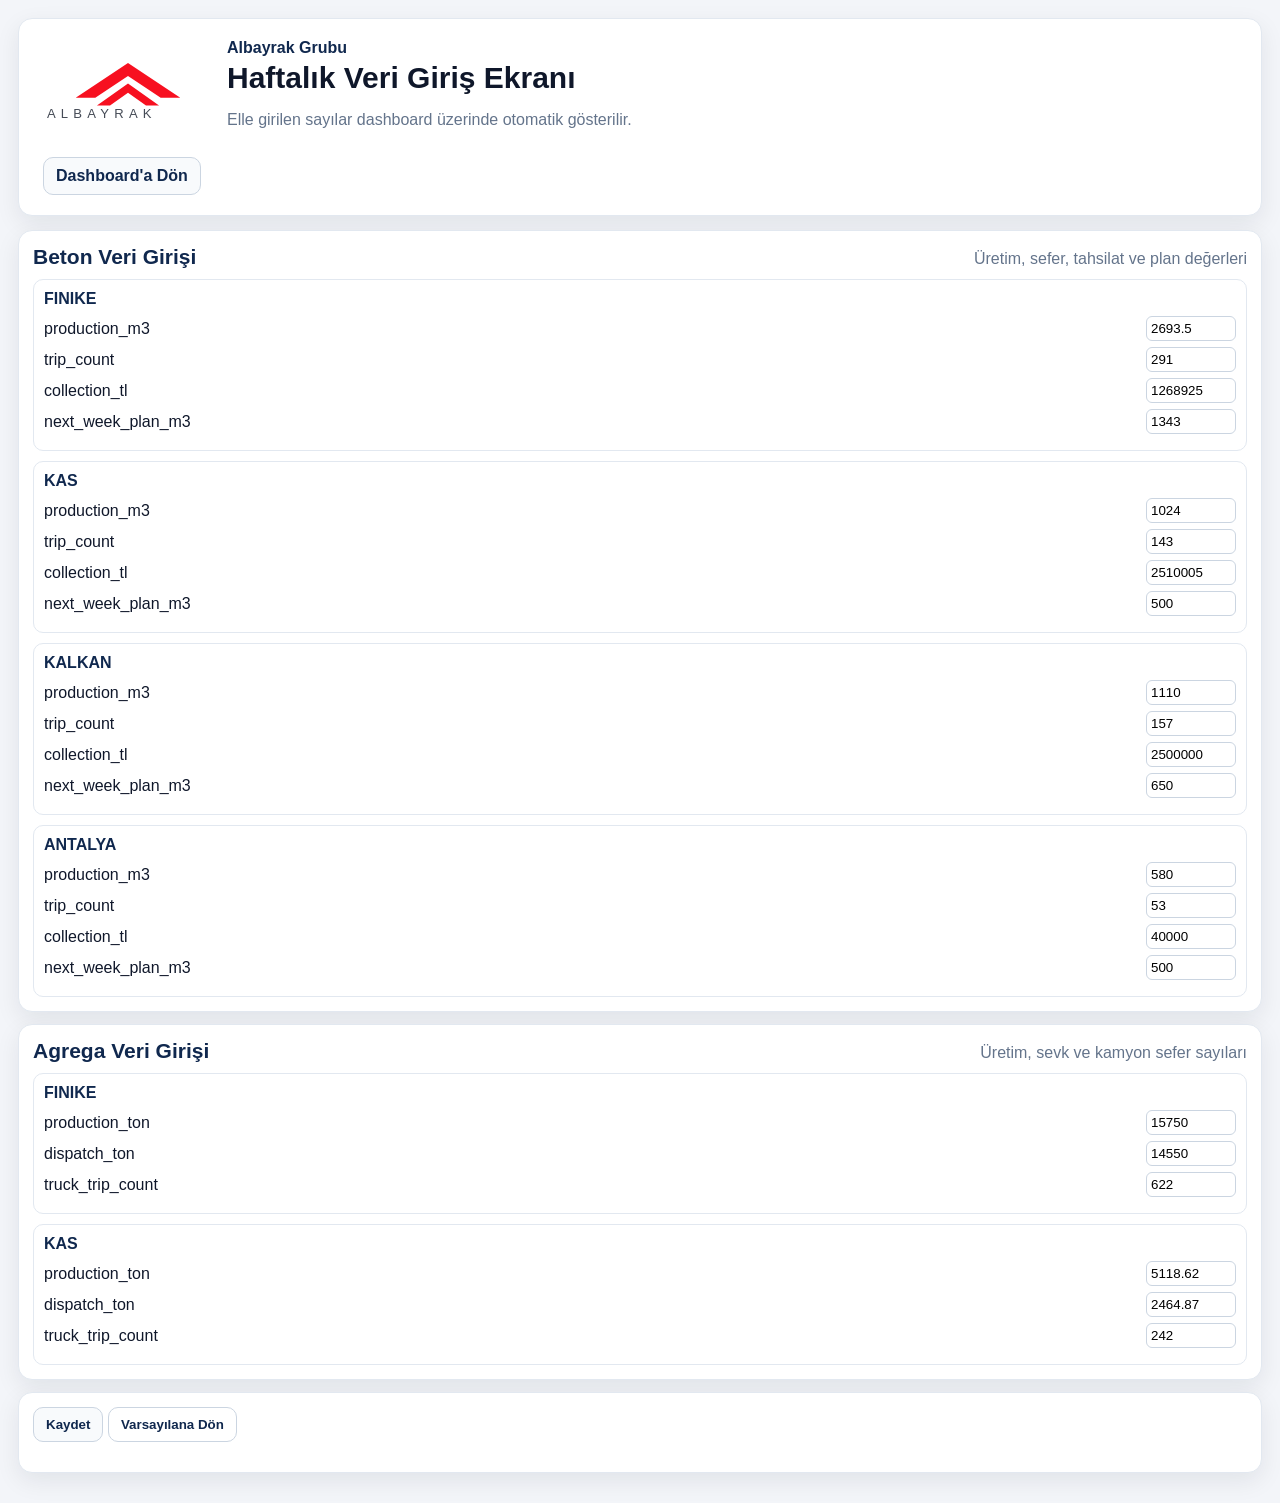
==== veri-giris.html @ 72b708f2 "Enhance dashboard visuals, add manual data page, charts, and logo" ====
<!doctype html>
<html lang="tr">
  <head>
    <meta charset="UTF-8" />
    <meta name="viewport" content="width=device-width, initial-scale=1.0" />
    <title>Veri Giriş | Albayrak Grubu</title>
    <link rel="stylesheet" href="styles.css" />
  </head>
  <body>
    <main class="dashboard">
      <header class="topbar card">
        <div class="brand">
          <img src="logo.svg" alt="Albayrak Grubu" class="brand-logo" />
          <div>
            <p class="eyebrow">Albayrak Grubu</p>
            <h1>Haftalık Veri Giriş Ekranı</h1>
            <p class="subtitle">Elle girilen sayılar dashboard üzerinde otomatik gösterilir.</p>
          </div>
        </div>
        <a class="btn" href="index.html">Dashboard'a Dön</a>
      </header>

      <article class="card section-card">
        <div class="section-head">
          <h2>Beton Veri Girişi</h2>
          <span class="muted">Üretim, sefer, tahsilat ve plan değerleri</span>
        </div>
        <div id="concreteInputGrid" class="settings-grid"></div>
      </article>

      <article class="card section-card">
        <div class="section-head">
          <h2>Agrega Veri Girişi</h2>
          <span class="muted">Üretim, sevk ve kamyon sefer sayıları</span>
        </div>
        <div id="aggregateInputGrid" class="settings-grid"></div>
      </article>

      <article class="card section-card">
        <button class="btn" id="saveInputBtn">Kaydet</button>
        <button class="btn ghost" id="resetInputBtn">Varsayılana Dön</button>
        <p class="muted" id="inputStatus"></p>
      </article>
    </main>

    <script>
      const STORAGE_KEY = "albayrak_manual_data_v1";
      const base = {
        concrete: {
          finike: { production_m3: 2693.5, trip_count: 291, collection_tl: 1268925, next_week_plan_m3: 1343 },
          kas: { production_m3: 1024, trip_count: 143, collection_tl: 2510005, next_week_plan_m3: 500 },
          kalkan: { production_m3: 1110, trip_count: 157, collection_tl: 2500000, next_week_plan_m3: 650 },
          antalya: { production_m3: 580, trip_count: 53, collection_tl: 40000, next_week_plan_m3: 500 }
        },
        aggregate: {
          finike: { production_ton: 15750, dispatch_ton: 14550, truck_trip_count: 622 },
          kas: { production_ton: 5118.62, dispatch_ton: 2464.87, truck_trip_count: 242 }
        }
      };

      const saved = JSON.parse(localStorage.getItem(STORAGE_KEY) || "null") || base;

      function renderGrid(elId, dataset, fields) {
        const el = document.getElementById(elId);
        el.innerHTML = Object.entries(dataset).map(([key, obj]) => `
          <div class="setting-card">
            <h4>${key.toUpperCase()}</h4>
            ${fields.map((f) => `<label class='setting-row'>${f}<input type='number' step='0.01' data-group='${elId}' data-key='${key}' data-field='${f}' value='${obj[f] ?? 0}' /></label>`).join('')}
          </div>
        `).join("");
      }

      renderGrid("concreteInputGrid", saved.concrete, ["production_m3", "trip_count", "collection_tl", "next_week_plan_m3"]);
      renderGrid("aggregateInputGrid", saved.aggregate, ["production_ton", "dispatch_ton", "truck_trip_count"]);

      function collect() {
        const out = { concrete: {}, aggregate: {} };
        document.querySelectorAll("input[data-group='concreteInputGrid']").forEach((i) => {
          out.concrete[i.dataset.key] ||= {};
          out.concrete[i.dataset.key][i.dataset.field] = Number(i.value || 0);
        });
        document.querySelectorAll("input[data-group='aggregateInputGrid']").forEach((i) => {
          out.aggregate[i.dataset.key] ||= {};
          out.aggregate[i.dataset.key][i.dataset.field] = Number(i.value || 0);
        });
        return out;
      }

      document.getElementById("saveInputBtn").onclick = () => {
        localStorage.setItem(STORAGE_KEY, JSON.stringify(collect()));
        document.getElementById("inputStatus").textContent = "Kaydedildi. Dashboard sayfasına döndüğünüzde yeni değerler kullanılacaktır.";
      };

      document.getElementById("resetInputBtn").onclick = () => {
        localStorage.removeItem(STORAGE_KEY);
        location.reload();
      };
    </script>
  </body>
</html>
---- styles.css ----
:root {
  --bg: #f3f5f9;
  --card: #ffffff;
  --text: #0f172a;
  --muted: #64748b;
  --blue: #10284e;
  --line: #e2e8f0;
  --green: #16a34a;
  --yellow: #ca8a04;
  --red: #dc2626;
  --neutral: #64748b;
  --shadow: 0 8px 24px rgba(15, 23, 42, 0.08);
}
* { box-sizing: border-box; }
body { margin: 0; font-family: "Inter", -apple-system, BlinkMacSystemFont, "Segoe UI", sans-serif; color: var(--text); background: var(--bg); }
.dashboard { padding: 18px; max-width: 1900px; margin: 0 auto; }
.card { background: var(--card); border: 1px solid var(--line); border-radius: 14px; box-shadow: var(--shadow); }

.topbar { padding: 20px 24px; display: flex; justify-content: space-between; align-items: center; margin-bottom: 14px; gap: 12px; }
.brand { display: flex; align-items: center; gap: 14px; }
.brand-logo { width: 170px; max-width: 30vw; height: auto; }
.eyebrow { margin: 0 0 4px; font-weight: 700; color: var(--blue); }
h1 { margin: 0; font-size: 30px; }
.subtitle, .muted { color: var(--muted); }
.header-actions { display: flex; gap: 12px; align-items: center; }
.week-box { text-align: right; }
.week-box p { margin: 0; }
.week-box strong { font-size: 20px; color: var(--blue); }

.btn { border: 1px solid #cbd5e1; background: #f8fafc; color: var(--blue); padding: 9px 12px; border-radius: 10px; cursor: pointer; font-weight: 700; text-decoration: none; }
.btn.ghost { background: #fff; }

.controls { padding: 10px 14px; margin-bottom: 12px; display: flex; justify-content: space-between; align-items: center; gap: 10px; }
.controls label { font-size: 13px; color: var(--muted); margin-right: 8px; }
select { border: 1px solid #cbd5e1; border-radius: 8px; padding: 6px 8px; font-size: 14px; }
.tabs { display: flex; gap: 8px; flex-wrap: wrap; }
.tab { border: 1px solid #cbd5e1; border-radius: 999px; padding: 6px 12px; background: #fff; cursor: pointer; }
.tab.active { background: #10284e; color: #fff; border-color: #10284e; }

.kpi-grid { display: grid; grid-template-columns: repeat(6, minmax(0, 1fr)); gap: 10px; margin-bottom: 10px; }
.kpi-grid.secondary { grid-template-columns: repeat(4, minmax(0, 1fr)); }
.kpi-card { padding: 12px; border-left: 4px solid var(--blue); }
.kpi-card h3 { margin: 0; font-size: 13px; color: var(--muted); }
.kpi-card .value { font-size: 30px; font-weight: 800; line-height: 1.1; margin-top: 7px; }
.kpi-card.secondary .value { font-size: 22px; }

.layout-grid { display: grid; grid-template-columns: 2.2fr 1fr; gap: 14px; }
.section-card { padding: 14px; margin-bottom: 12px; }
.section-head { display: flex; justify-content: space-between; margin-bottom: 10px; align-items: baseline; }
h2 { margin: 0; font-size: 21px; color: var(--blue); }
h3 { margin: 12px 0 8px; font-size: 16px; }
.table-wrap { overflow-x: auto; }
table { width: 100%; border-collapse: collapse; font-size: 14px; }
th, td { text-align: left; padding: 9px 7px; border-bottom: 1px solid var(--line); vertical-align: top; }
th { font-size: 12px; color: var(--muted); }
.clickable { cursor: pointer; }
.clickable:hover { background: #f8fafc; }

.bar-row { display: grid; grid-template-columns: 140px 1fr 110px; align-items: center; gap: 8px; margin-bottom: 8px; }
.bar, .chart-bar { height: 10px; background: #dbe4f3; border-radius: 999px; overflow: hidden; }
.bar > span, .chart-bar i { display: block; height: 100%; background: #1f3f75; }
.chart-bar i.warn { background: #d97706; }

.chart-grid { display: grid; grid-template-columns: 1fr 1fr; gap: 12px; }
.chart-grid.two { grid-template-columns: 1fr 1fr; }
.chart-card { border: 1px solid var(--line); border-radius: 10px; padding: 10px; }
.chart-row { display: grid; grid-template-columns: 130px 1fr 80px; align-items: center; gap: 8px; margin-bottom: 8px; }

.mini-kpis { display: grid; grid-template-columns: repeat(4, 1fr); gap: 8px; margin-bottom: 10px; }
.mini-kpi { border: 1px solid var(--line); border-radius: 10px; padding: 8px; background: #fbfcfe; }
.mini-kpi p { margin: 0; color: var(--muted); font-size: 12px; }
.mini-kpi strong { font-size: 18px; }

.status { display: inline-block; padding: 4px 8px; border-radius: 999px; color: #fff; font-weight: 700; font-size: 12px; }
.status.green { background: var(--green); }
.status.yellow { background: var(--yellow); }
.status.red { background: var(--red); }
.status.neutral { background: var(--neutral); }

.metric-list, .bullet-list, .alert-list { margin: 0; padding-left: 18px; }
.metric-list li, .bullet-list li, .alert-list li { margin-bottom: 8px; }
.split-2 { display: grid; grid-template-columns: 1fr 1fr; gap: 12px; }

.settings-grid { display: grid; grid-template-columns: repeat(3, 1fr); gap: 10px; }
.setting-card { border: 1px solid var(--line); border-radius: 10px; padding: 10px; }
.setting-card h4 { margin: 0 0 8px; color: var(--blue); }
.setting-row { display: grid; grid-template-columns: 1fr 90px; align-items: center; margin-bottom: 6px; }
.setting-row input { width: 100%; padding: 4px; border: 1px solid #cbd5e1; border-radius: 6px; }

.alarm-card { padding: 14px; border-left: 6px solid var(--red); margin-bottom: 12px; }
.alert-list li { list-style: none; margin-left: -18px; background: #fef2f2; border: 1px solid #fecaca; border-radius: 8px; padding: 8px; cursor: pointer; }
.insight-card { padding: 14px; }
.warn-badge { font-size: 11px; color: #9a3412; background: #ffedd5; border: 1px solid #fdba74; border-radius: 999px; padding: 2px 7px; display: inline-block; margin-left: 6px; }

.hidden-by-tab { display: none; }
.highlight { outline: 3px solid #f59e0b; scroll-margin-top: 20px; }

.drawer { position: fixed; inset: 0; background: rgba(15, 23, 42, 0.35); display: none; align-items: center; justify-content: center; padding: 20px; }
.drawer.open { display: flex; }
.drawer-content { width: min(850px, 95vw); max-height: 92vh; overflow-y: auto; padding: 18px; position: relative; }
.close-btn { position: absolute; right: 12px; top: 12px; border: 0; background: transparent; cursor: pointer; font-weight: 700; }
.drawer-grid { display: grid; grid-template-columns: 1fr 1fr; gap: 10px; }
.drawer-grid div { border-bottom: 1px solid var(--line); padding-bottom: 6px; }

.meeting-mode .kpi-card .value { font-size: 38px; }
.meeting-mode table { font-size: 16px; }
.meeting-mode .muted { display: none !important; }
.meeting-mode h2 { font-size: 24px; }

@media (max-width: 1500px) {
  .topbar { flex-direction: column; align-items: flex-start; }
  .header-actions { width: 100%; flex-wrap: wrap; }
  .kpi-grid { grid-template-columns: repeat(3, 1fr); }
  .kpi-grid.secondary { grid-template-columns: repeat(2, 1fr); }
  .layout-grid, .chart-grid, .chart-grid.two, .split-2, .settings-grid { grid-template-columns: 1fr; }
  .mini-kpis { grid-template-columns: repeat(2, 1fr); }
}
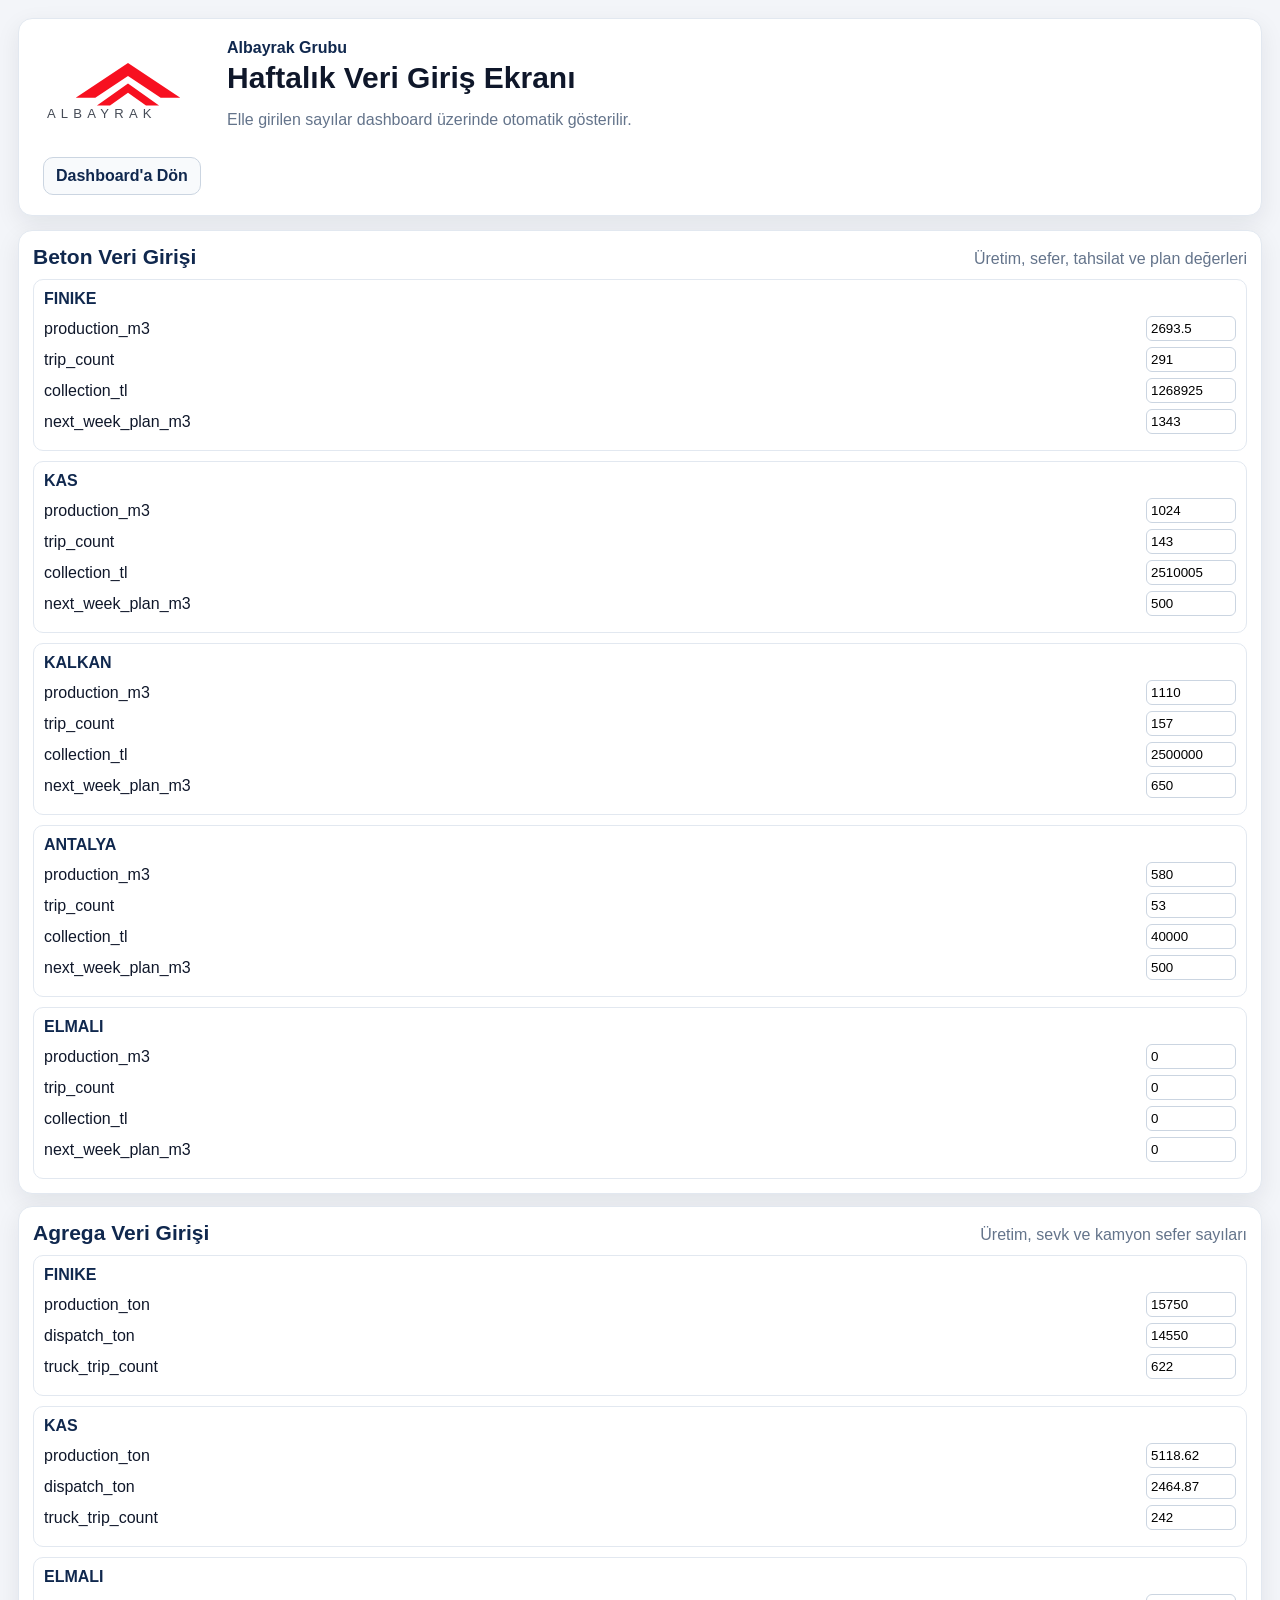
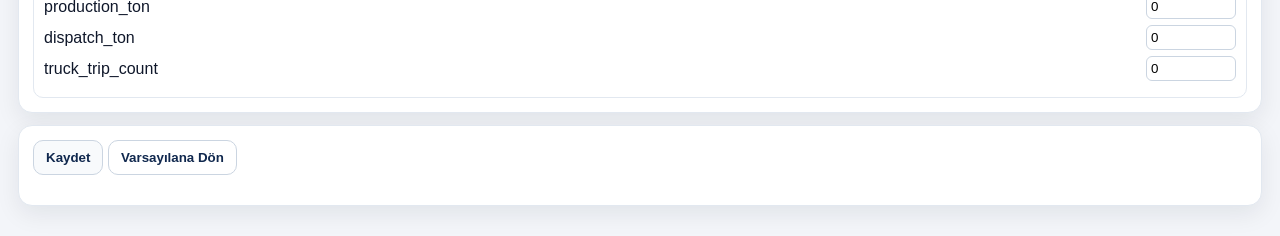
==== commit 1eb864ac: "Adjust chart scale to total capacity and extend manual entry for Elmali" ====
--- a/veri-giris.html
+++ b/veri-giris.html
@@ -50,11 +50,13 @@
           finike: { production_m3: 2693.5, trip_count: 291, collection_tl: 1268925, next_week_plan_m3: 1343 },
           kas: { production_m3: 1024, trip_count: 143, collection_tl: 2510005, next_week_plan_m3: 500 },
           kalkan: { production_m3: 1110, trip_count: 157, collection_tl: 2500000, next_week_plan_m3: 650 },
-          antalya: { production_m3: 580, trip_count: 53, collection_tl: 40000, next_week_plan_m3: 500 }
+          antalya: { production_m3: 580, trip_count: 53, collection_tl: 40000, next_week_plan_m3: 500 },
+          elmali: { production_m3: 0, trip_count: 0, collection_tl: 0, next_week_plan_m3: 0 }
         },
         aggregate: {
           finike: { production_ton: 15750, dispatch_ton: 14550, truck_trip_count: 622 },
-          kas: { production_ton: 5118.62, dispatch_ton: 2464.87, truck_trip_count: 242 }
+          kas: { production_ton: 5118.62, dispatch_ton: 2464.87, truck_trip_count: 242 },
+          elmali: { production_ton: 0, dispatch_ton: 0, truck_trip_count: 0 }
         }
       };
 
--- a/styles.css
+++ b/styles.css
@@ -18,7 +18,7 @@
 
 .topbar { padding: 20px 24px; display: flex; justify-content: space-between; align-items: center; margin-bottom: 14px; gap: 12px; }
 .brand { display: flex; align-items: center; gap: 14px; }
-.brand-logo { width: 170px; max-width: 30vw; height: auto; }
+.brand-logo { width: 170px; max-width: 30vw; height: auto; display: block; flex-shrink: 0; object-fit: contain; }
 .eyebrow { margin: 0 0 4px; font-weight: 700; color: var(--blue); }
 h1 { margin: 0; font-size: 30px; }
 .subtitle, .muted { color: var(--muted); }
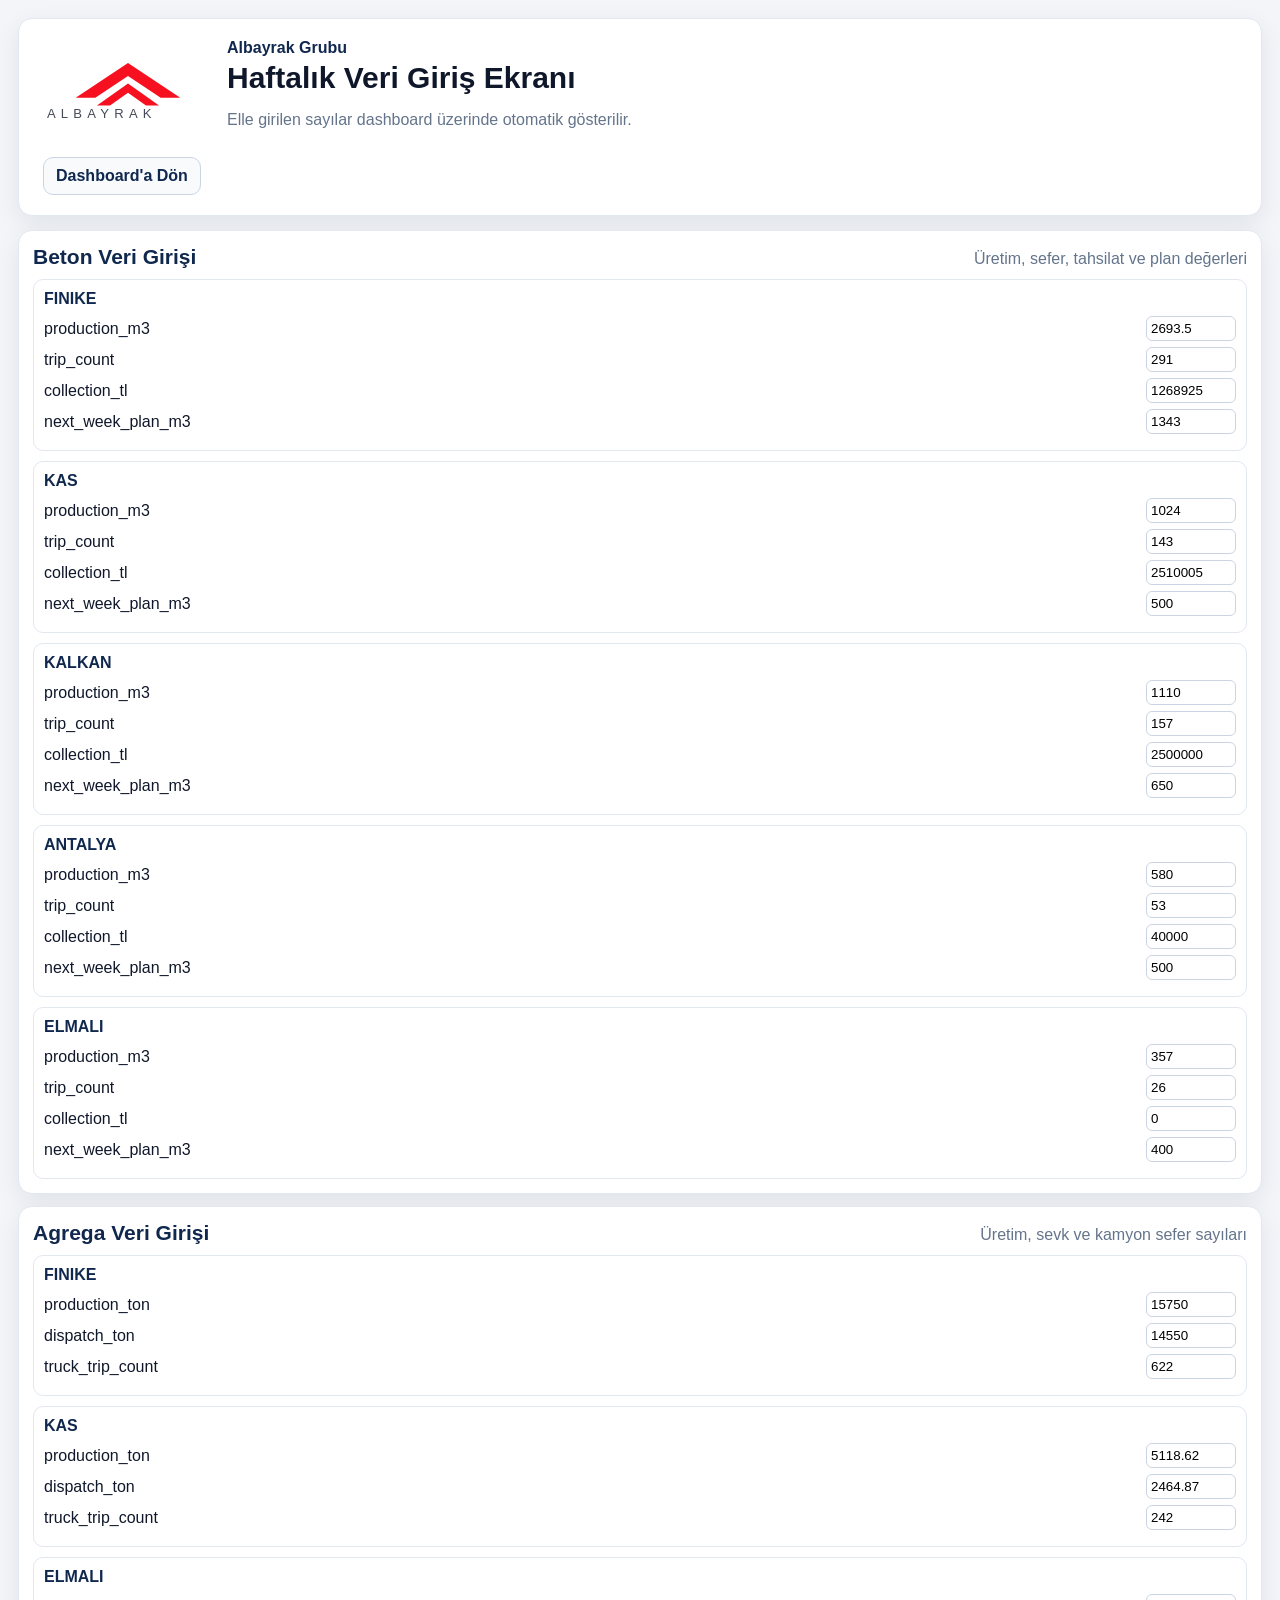
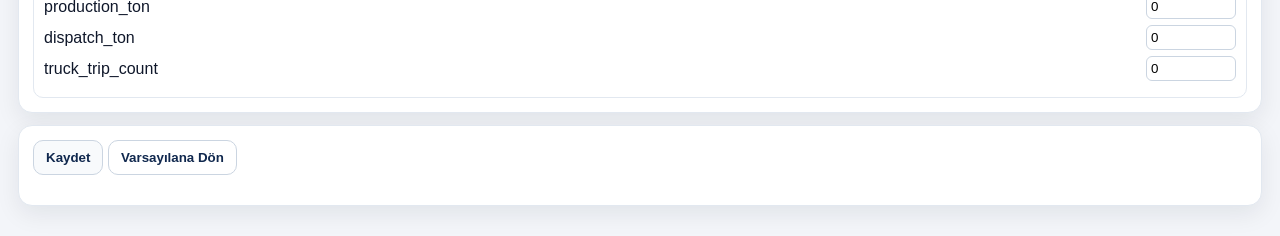
==== commit 84977e6b: "Add Elmali weekly concrete report and refresh KPI outputs" ====
--- a/veri-giris.html
+++ b/veri-giris.html
@@ -51,7 +51,7 @@
           kas: { production_m3: 1024, trip_count: 143, collection_tl: 2510005, next_week_plan_m3: 500 },
           kalkan: { production_m3: 1110, trip_count: 157, collection_tl: 2500000, next_week_plan_m3: 650 },
           antalya: { production_m3: 580, trip_count: 53, collection_tl: 40000, next_week_plan_m3: 500 },
-          elmali: { production_m3: 0, trip_count: 0, collection_tl: 0, next_week_plan_m3: 0 }
+          elmali: { production_m3: 357, trip_count: 26, collection_tl: 0, next_week_plan_m3: 400 }
         },
         aggregate: {
           finike: { production_ton: 15750, dispatch_ton: 14550, truck_trip_count: 622 },
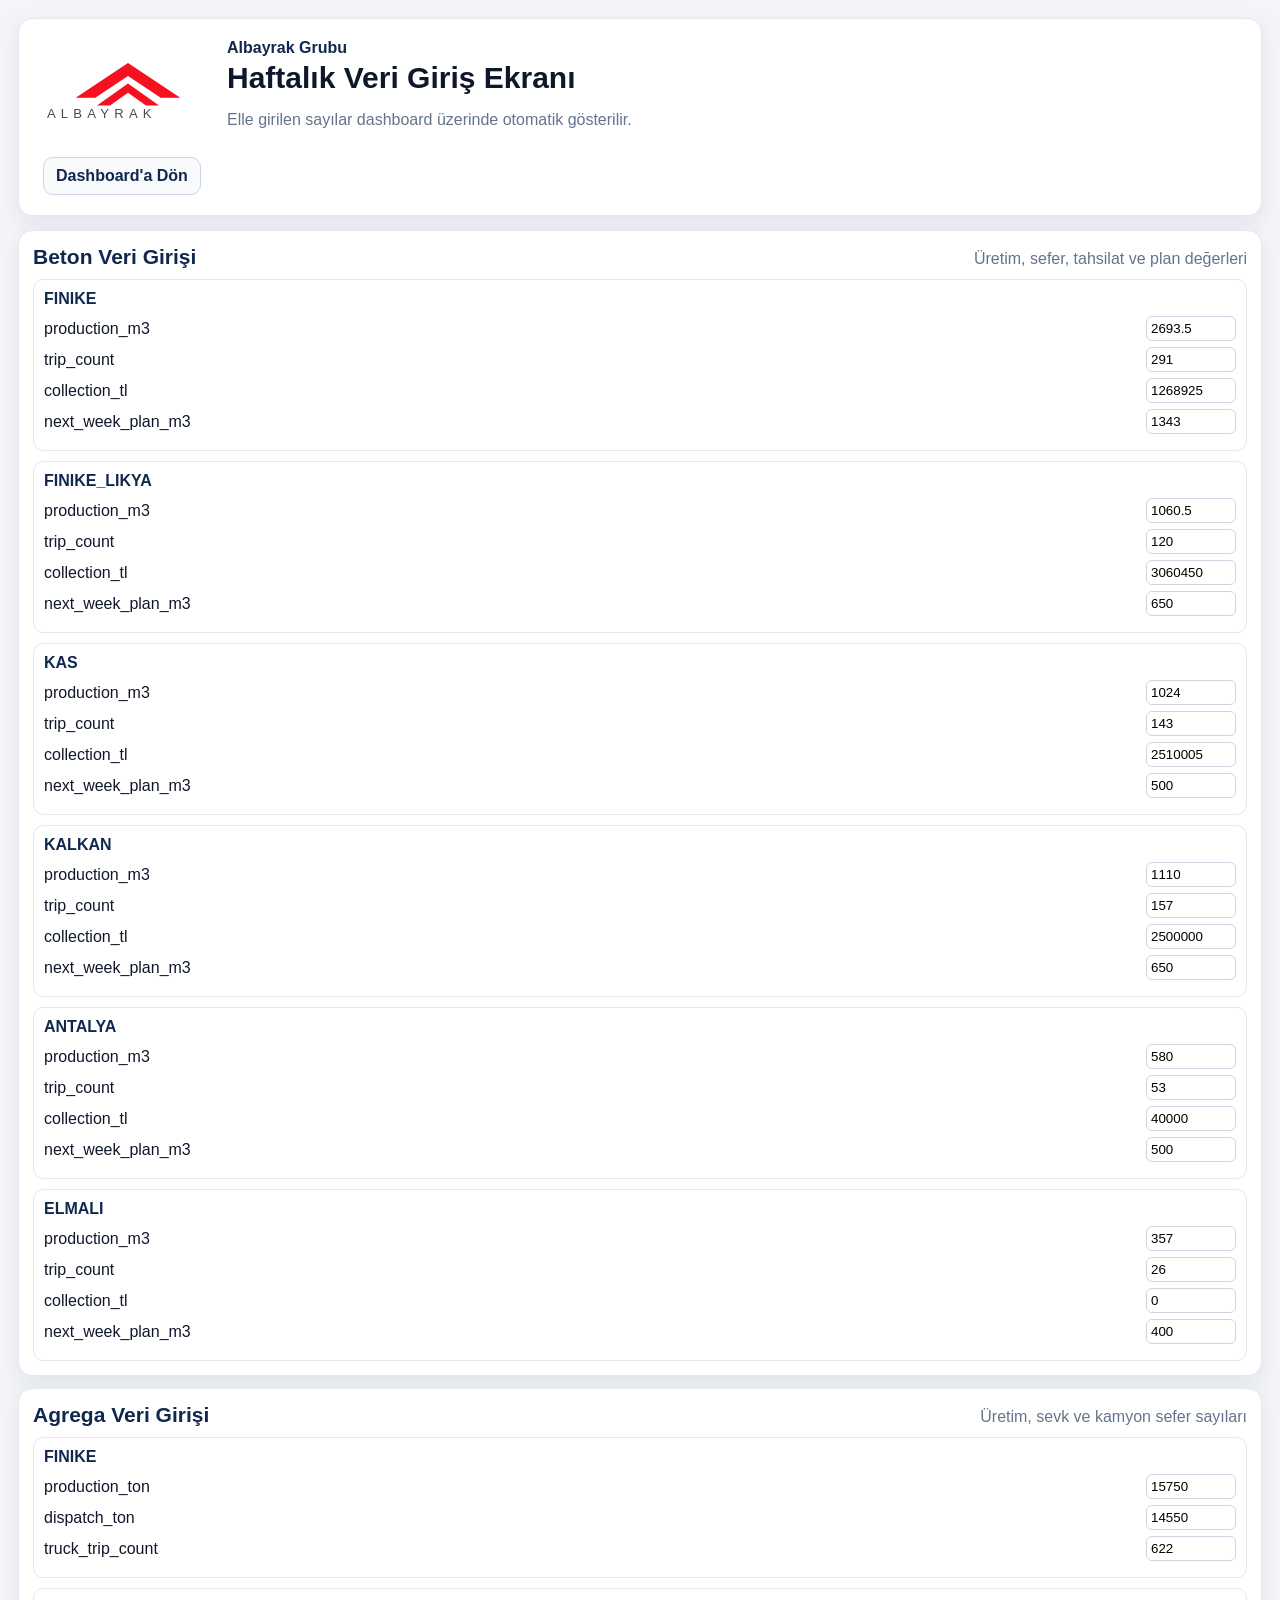
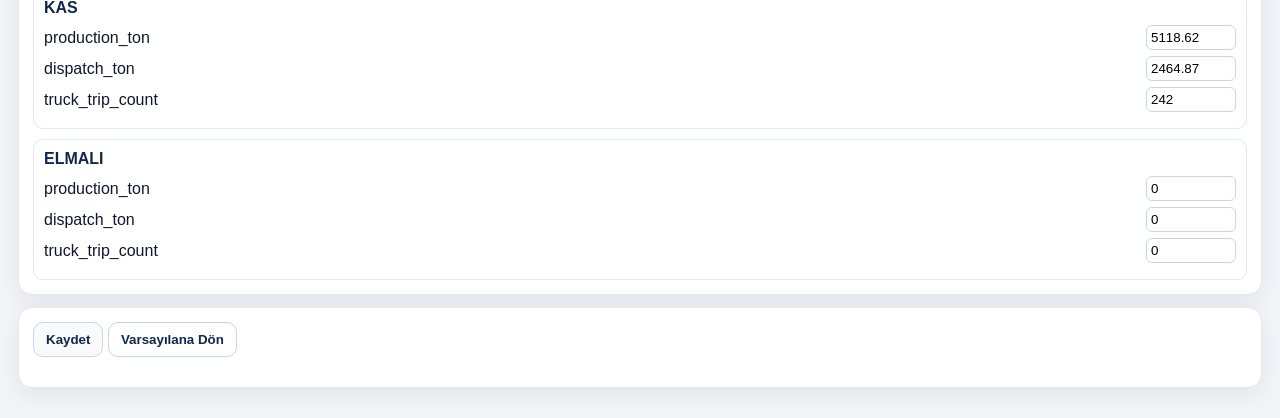
==== commit dad424ee: "Add Finike Likya concrete plant and refresh concrete KPI views" ====
--- a/veri-giris.html
+++ b/veri-giris.html
@@ -48,6 +48,7 @@
       const base = {
         concrete: {
           finike: { production_m3: 2693.5, trip_count: 291, collection_tl: 1268925, next_week_plan_m3: 1343 },
+          finike_likya: { production_m3: 1060.5, trip_count: 120, collection_tl: 3060450, next_week_plan_m3: 650 },
           kas: { production_m3: 1024, trip_count: 143, collection_tl: 2510005, next_week_plan_m3: 500 },
           kalkan: { production_m3: 1110, trip_count: 157, collection_tl: 2500000, next_week_plan_m3: 650 },
           antalya: { production_m3: 580, trip_count: 53, collection_tl: 40000, next_week_plan_m3: 500 },
--- a/styles.css
+++ b/styles.css
@@ -71,6 +71,12 @@
 .mini-kpi p { margin: 0; color: var(--muted); font-size: 12px; }
 .mini-kpi strong { font-size: 18px; }
 
+.concrete-cards { display: grid; grid-template-columns: repeat(3, 1fr); gap: 10px; margin: 10px 0 14px; }
+.concrete-card { border: 1px solid var(--line); border-radius: 10px; padding: 10px; background: #fbfcfe; }
+.concrete-card h4 { margin: 0 0 8px; color: var(--blue); font-size: 15px; }
+.concrete-card ul { margin: 0; padding-left: 16px; font-size: 13px; }
+.concrete-card li { margin-bottom: 4px; }
+
 .status { display: inline-block; padding: 4px 8px; border-radius: 999px; color: #fff; font-weight: 700; font-size: 12px; }
 .status.green { background: var(--green); }
 .status.yellow { background: var(--yellow); }
@@ -112,6 +118,6 @@
   .header-actions { width: 100%; flex-wrap: wrap; }
   .kpi-grid { grid-template-columns: repeat(3, 1fr); }
   .kpi-grid.secondary { grid-template-columns: repeat(2, 1fr); }
-  .layout-grid, .chart-grid, .chart-grid.two, .split-2, .settings-grid { grid-template-columns: 1fr; }
+  .layout-grid, .chart-grid, .chart-grid.two, .split-2, .settings-grid, .concrete-cards { grid-template-columns: 1fr; }
   .mini-kpis { grid-template-columns: repeat(2, 1fr); }
 }
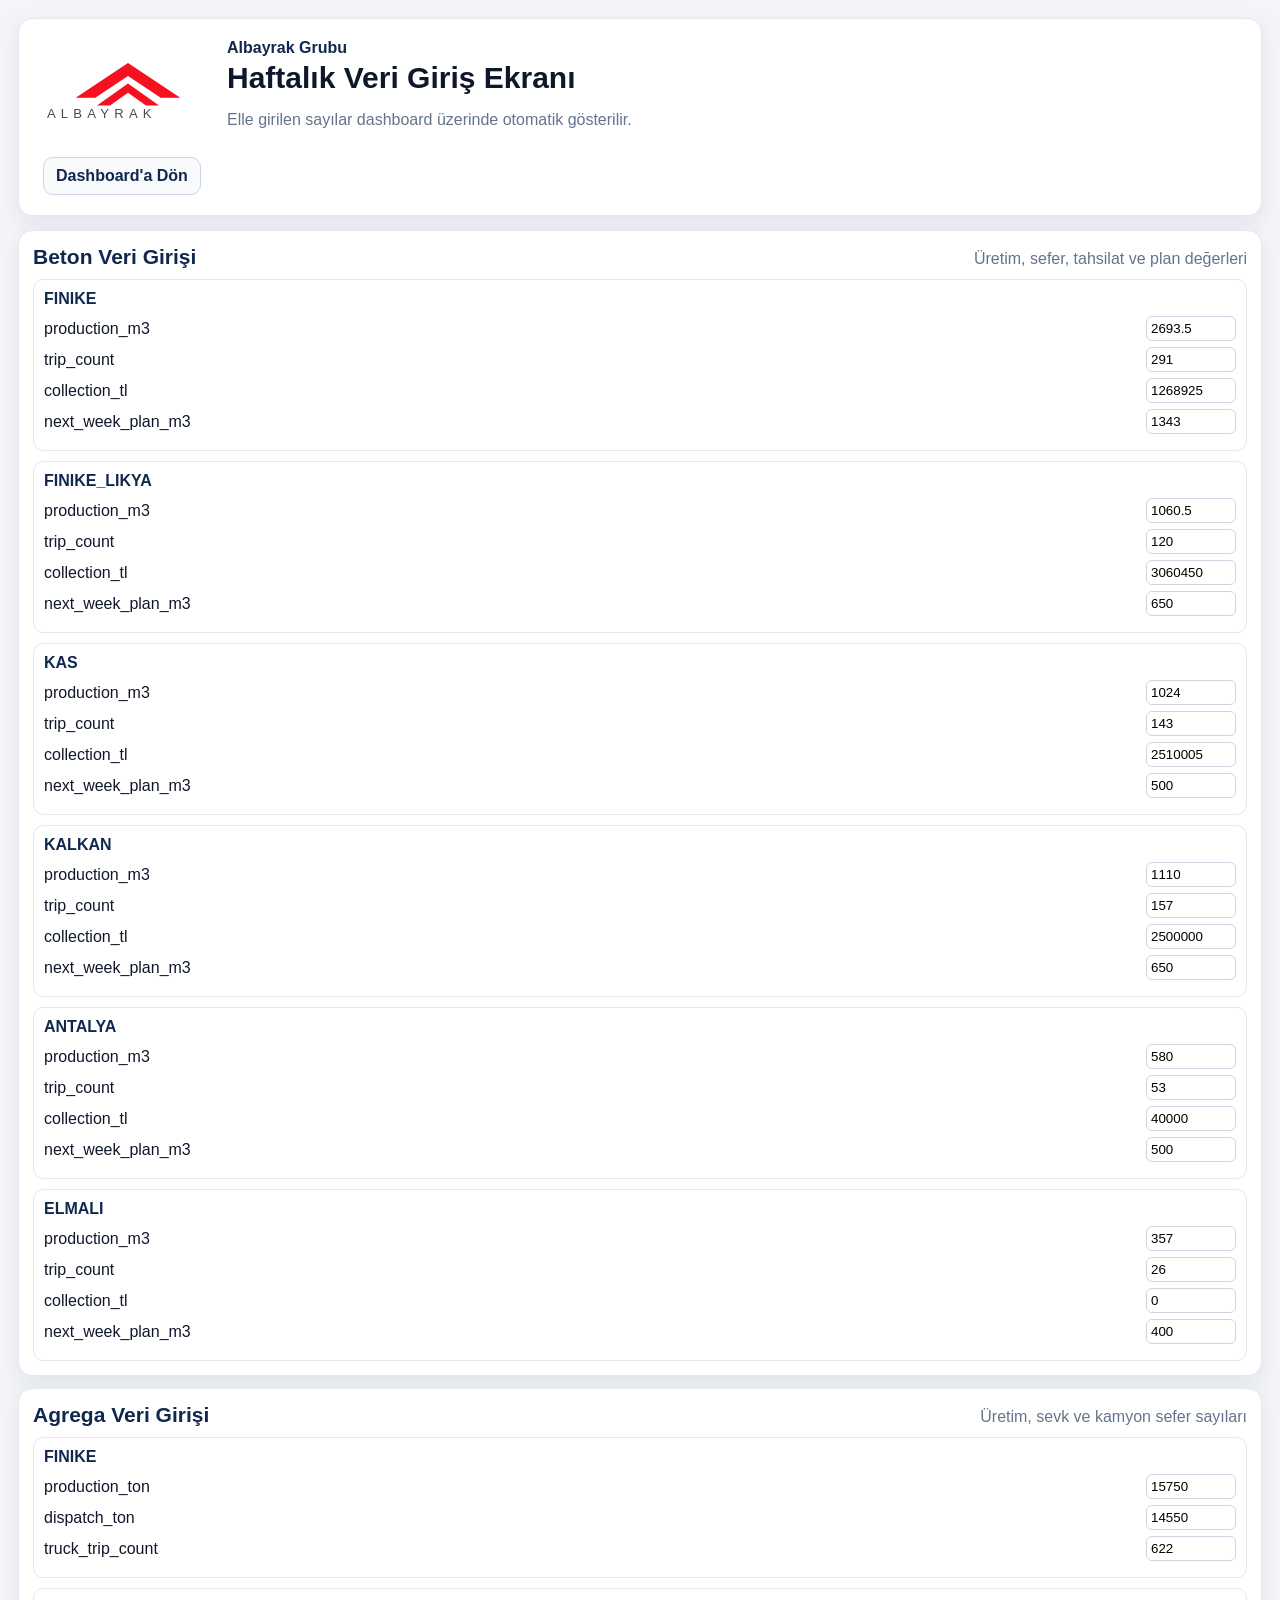
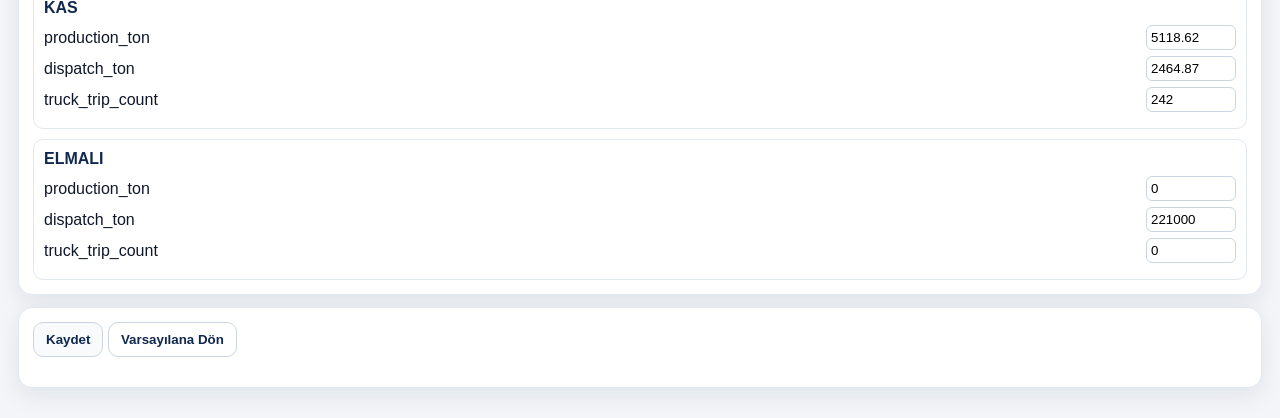
==== commit e0b8fafc: "Update dashboard with finance panel and aggregate fuel KPI rules" ====
--- a/veri-giris.html
+++ b/veri-giris.html
@@ -57,7 +57,7 @@
         aggregate: {
           finike: { production_ton: 15750, dispatch_ton: 14550, truck_trip_count: 622 },
           kas: { production_ton: 5118.62, dispatch_ton: 2464.87, truck_trip_count: 242 },
-          elmali: { production_ton: 0, dispatch_ton: 0, truck_trip_count: 0 }
+          elmali: { production_ton: 0, dispatch_ton: 221000, truck_trip_count: 0 }
         }
       };
 
--- a/styles.css
+++ b/styles.css
@@ -118,6 +118,11 @@
   .header-actions { width: 100%; flex-wrap: wrap; }
   .kpi-grid { grid-template-columns: repeat(3, 1fr); }
   .kpi-grid.secondary { grid-template-columns: repeat(2, 1fr); }
-  .layout-grid, .chart-grid, .chart-grid.two, .split-2, .settings-grid, .concrete-cards { grid-template-columns: 1fr; }
+  .layout-grid, .chart-grid, .chart-grid.two, .split-2, .settings-grid, .concrete-cards, .finance-grid { grid-template-columns: 1fr; }
   .mini-kpis { grid-template-columns: repeat(2, 1fr); }
 }
+
+.finance-grid { display: grid; grid-template-columns: 1fr 1fr; gap: 8px; }
+.finance-grid details { border: 1px solid var(--line); border-radius: 10px; padding: 8px; background: #fbfcfe; }
+.finance-grid summary { cursor: pointer; font-weight: 600; color: var(--blue); }
+.tag-muted { color: var(--muted); font-weight: 600; }
